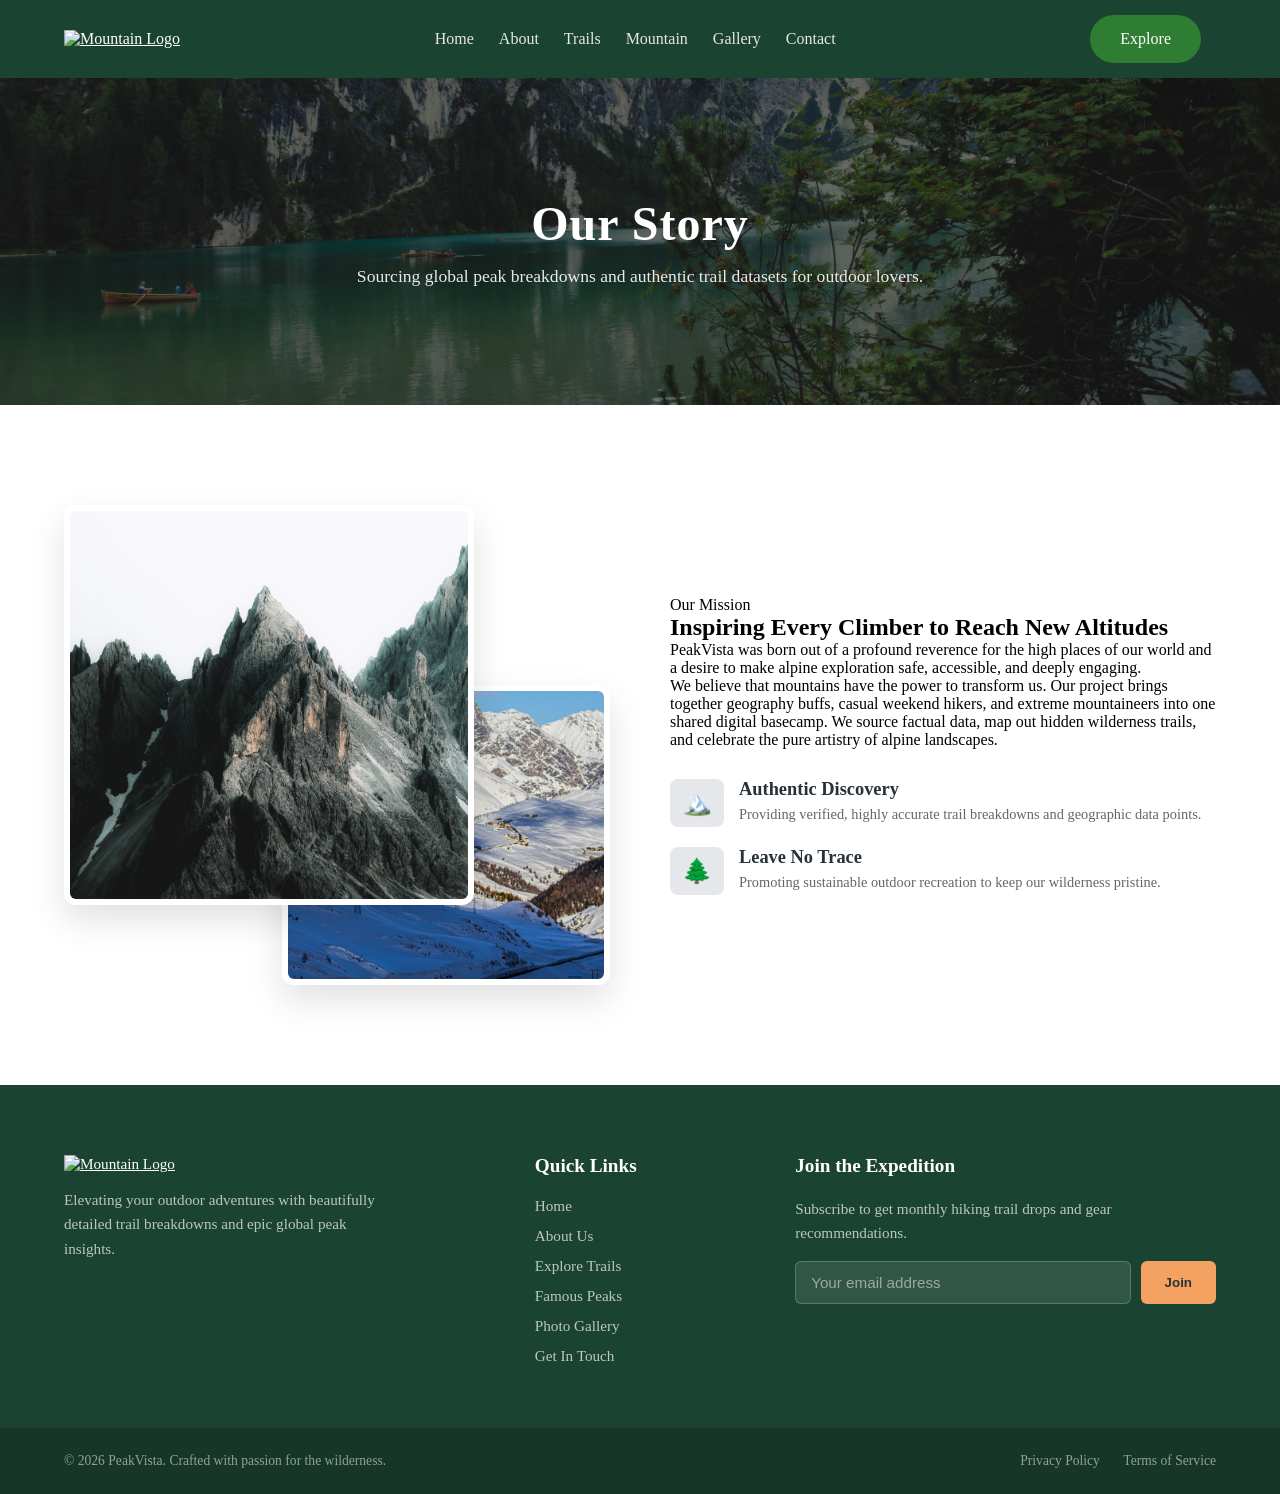
==== about.html @ 5513a91a "Create Mountain project website" ====
<!DOCTYPE html>
<html lang="en">
<head>
    <meta charset="UTF-8">
    <meta name="viewport" content="width=device-width, initial-scale=1.0">
    <title>About Us | PeakVista</title>
    <link rel="stylesheet" href="style.css">
</head>
<body>

    <!-- Header (Exact same as your homepage) -->
    <header>
        <div class="container">
            <nav>
                <!-- Logo -->
                <a href="index.html" class="logo">
                    <img src="images/logo.png" alt="Mountain Logo">
                </a>

                <!-- Navigation Links (Updated target paths to real files) -->
                <ul class="nav-links" id="navLinks">
                    <li><a href="index.html">Home</a></li>
                    <li><a href="about.html" class="active">About</a></li>
                    <li><a href="trails.html">Trails</a></li>
                    <li><a href="mountain.html">Mountain</a></li>
                    <li><a href="gallery.html">Gallery</a></li>
                    <li><a href="contact.html">Contact</a></li>
                </ul>

                <!-- CTA Button and mobile hamburger button container -->
                <div class="nav-actions">
                    <a href="trails.html" class="btn">Explore</a>
                    <button class="menu-toggle" id="menuToggle" aria-label="Toggle Menu">
                        <span class="bar"></span>
                        <span class="bar"></span>
                        <span class="bar"></span>
                    </button>
                </div>
            </nav>
        </div>
    </header>

    <!-- Subpage Banner Header -->
    <section class="subpage-hero bg-about-hero">
        <div class="subpage-overlay"></div>
        <div class="subpage-hero-content">
            <h1>Our Story</h1>
            <p>Sourcing global peak breakdowns and authentic trail datasets for outdoor lovers.</p>
        </div>
    </section>

    <!-- Core About Us Section Layout Grid -->
    <section class="about-section">
        <div class="container">
            <div class="about-grid">
                
               <!-- Graphic Visual Frame Stack -->
<div class="about-images-wrapper" id="aboutImageStack">
    <div class="about-img-frame main-frame featured">
        <img src="IMAGES/mountain 4.jpg" alt="Mountaineer on summit">
    </div>
    <div class="about-img-frame secondary-frame hidden">
        <img src="IMAGES/snow mountain.jpg" alt="Snowy ridge line">
    </div>
</div>


                <!-- Text Copy Content Block -->
                <div class="about-content">
                    <span class="about-tag">Our Mission</span>
                    <h2>Inspiring Every Climber to Reach New Altitudes</h2>
                    <p class="about-lead">
                        PeakVista was born out of a profound reverence for the high places of our world and a desire to make alpine exploration safe, accessible, and deeply engaging.
                    </p>
                    <p>
                        We believe that mountains have the power to transform us. Our project brings together geography buffs, casual weekend hikers, and extreme mountaineers into one shared digital basecamp. We source factual data, map out hidden wilderness trails, and celebrate the pure artistry of alpine landscapes.
                    </p>
                    
                    <!-- Core Values Pillars -->
                    <div class="about-pillars">
                        <div class="pillar-item">
                            <div class="pillar-icon">🏔️</div>
                            <div>
                                <h4>Authentic Discovery</h4>
                                <p>Providing verified, highly accurate trail breakdowns and geographic data points.</p>
                            </div>
                        </div>
                        <div class="pillar-item">
                            <div class="pillar-icon">🌲</div>
                            <div>
                                <h4>Leave No Trace</h4>
                                <p>Promoting sustainable outdoor recreation to keep our wilderness pristine.</p>
                            </div>
                        </div>
                    </div>
                </div>

            </div>
        </div>
    </section>

    <!-- Modern Site Footer (Exact same as homepage) -->
    <footer>
        <div class="container footer-container">
            <div class="footer-brand">
                <a href="index.html" class="logo">
                    <img src="images/logo.png" alt="Mountain Logo">
                </a>
                <p class="footer-desc">
                    Elevating your outdoor adventures with beautifully detailed trail breakdowns and epic global peak insights.
                </p>
            </div>
            
            <div class="footer-nav">
                <h4>Quick Links</h4>
                <ul>
                    <li><a href="index.html">Home</a></li>
                    <li><a href="about.html">About Us</a></li>
                    <li><a href="trails.html">Explore Trails</a></li>
                    <li><a href="mountain.html">Famous Peaks</a></li>
                    <li><a href="gallery.html">Photo Gallery</a></li>
                    <li><a href="contact.html">Get In Touch</a></li>
                </ul>
            </div>
            
            <div class="footer-newsletter">
                <h4>Join the Expedition</h4>
                <p>Subscribe to get monthly hiking trail drops and gear recommendations.</p>
                <form class="subscribe-form" onsubmit="event.preventDefault();">
                    <input type="email" placeholder="Your email address" required>
                    <button type="submit">Join</button>
                </form>
            </div>
        </div>
        
        <div class="footer-bottom">
            <div class="container footer-bottom-flex">
                <p>&copy; 2026 PeakVista. Crafted with passion for the wilderness.</p>
                <div class="footer-legal">
                    <a href="#">Privacy Policy</a>
                    <a href="#">Terms of Service</a>
                </div>
            </div>
        </div>
    </footer>

    <script src="script.js"></script>
</body>
</html>
---- style.css ----
:root{
    --clr-primary: #2e7d32;
    --clr-seconday:#1fc3f7;
    --heading-text:#263238;
    --bg-color:#f8fafc;
    --card-accent:#8d6e63;
    --card-section-surface: #e5e7eb;
    --navigation: #1b4332;
    --cta-btn: #f4a261;
}
*{
    padding: 0;
    margin: 0;
    box-sizing: border-box;
    
header {
    position: fixed;
    top: 0;
    left: 0;
    width: 100%;
    padding: 15px 0;
    z-index: 1000;
    background-color: var(--navigation); /* Ensures a solid dark green background */
}

.container {
    width: min(1200px, 90%);
    margin: auto;
}

nav {
    display: flex;
    justify-content: space-between;
    align-items: center;
}

.logo {
    color: white;
    display: flex;
    align-items: center;
}

.logo img {
    width: 150px;
    height: auto;
}

/* Base Nav Links Layout */
.nav-links {
    display: flex;
    gap: 25px;
    align-items: center;
}

.nav-links li {
    display: flex;
    list-style: none;
}

.nav-links li a {
    text-decoration: none;
    color: var(--card-section-surface);
    font-size: 1rem;
    font-weight: 500;
    transition: color 0.3s ease, border-bottom 0.3s ease;
}

.nav-links li a:hover {
    color: var(--cta-btn);
    border-bottom: 1px solid var(--cta-btn);
}

/* Wrapper to hold the navbar explore CTA and the hamburger on mobile */
.nav-actions {
    display: flex;
    align-items: center;
    gap: 15px;
}

/* Hidden Hamburger Toggle Menu Icon */
.menu-toggle {
    display: none;
    flex-direction: column;
    justify-content: space-between;
    width: 30px;
    height: 21px;
    background: transparent;
    border: none;
    cursor: pointer;
    z-index: 1001;
}

.menu-toggle .bar {
    height: 3px;
    width: 100%;
    background-color: white;
    border-radius: 5px;
    transition: all 0.3s ease-in-out;
}
.logo{
    color: white;
    display: inline;
    
}

.logo img{
    width: 150px;
    height: auto;
}
.hero{
  margin-top: 90px;
    position:relative;
    width:100%;
    height:100vh;
    overflow:hidden;

}

.slider{

    width:100%;
    height:100%;
    position:absolute;

}

.slide{

    position:absolute;
    width:100%;
    height:100%;
    opacity:0;
    transition:opacity 1.5s ease;

}

.slide.active{

    opacity:1;

}

.slide img{

    width:100%;
    height:100%;
    object-fit:cover;

}

.overlay{

    position:absolute;
    inset:0;
    background:rgba(0,0,0,.45);
    z-index:2;

}

.hero-content{

    position:absolute;
    top:50%;
    left:50%;
    transform:translate(-50%,-50%);
    z-index:3;
    color:white;
    text-align:center;
    max-width:700px;

}

.hero-content h1{

    font-size:4rem;
    margin-bottom:20px;

}

.hero-content p{

    font-size:1.2rem;
    line-height:1.7;

}

.buttons{

    margin-top:35px;

}

.btn{

    background:#2E7D32;
    color:white;
    text-decoration:none;
    padding:15px 30px;
    border-radius:40px;
    margin-right:15px;

}

.btn:hover{

    background:#1B4332;

}

.btn-outline{

    border:2px solid white;
    color:white;
    text-decoration:none;
    padding:15px 30px;
    border-radius:40px;

}

.prev,
.next{

    position:absolute;
    top:50%;
    transform:translateY(-50%);
    z-index:5;
    background:rgba(255,255,255,.2);
    color:white;
    border:none;
    width:50px;
    height:50px;
    cursor:pointer;
    font-size:24px;
    backdrop-filter:blur(5px);

}

.prev{

    left:30px;

}

.next{

    right:30px;

}

.dots{

    position:absolute;
    bottom:40px;
    left:50%;
    transform:translateX(-50%);
    z-index:5;

}

.dot{

    width:12px;
    height:12px;
    border-radius:50%;
    background:white;
    display:inline-block;
    margin:0 5px;
    opacity:.4;
    cursor:pointer;

}

.dot.active{

    opacity:1;
    background:#F4A261;

}
}
/* Core Structural Settings for Sections */
.features-section {
    padding: 80px 0;
    background-color: var(--bg-color);
}

.section-title {
    text-align: center;
    font-size: 2.5rem;
    color: var(--heading-text);
    margin-bottom: 50px;
    position: relative;
}

/* Subtle accent line under the section title */
.section-title::after {
    content: '';
    display: block;
    width: 60px;
    height: 4px;
    background-color: var(--clr-primary);
    margin: 15px auto 0 auto;
    border-radius: 2px;
}

/* The Grid Layout */
.features-grid {
    display: grid;
    grid-template-columns: repeat(auto-fit, minmax(300px, 1fr));
    gap: 30px;
}

/* Individual Feature Cards */
.feature-card {
    background-color: white;
    padding: 40px 30px;
    border-radius: 12px;
    text-align: center;
    box-shadow: 0 4px 20px rgba(0, 0, 0, 0.05);
    border-top: 4px solid var(--card-accent);
    transition: transform 0.3s ease, box-shadow 0.3s ease;
}

.feature-card:hover {
    transform: translateY(-8px);
    box-shadow: 0 12px 30px rgba(0, 0, 0, 0.1);
}

.feature-icon {
    font-size: 3rem;
    margin-bottom: 20px;
}

.feature-card h3 {
    font-size: 1.5rem;
    color: var(--heading-text);
    margin-bottom: 15px;
}

.feature-card p {
    color: #555;
    line-height: 1.6;
    font-size: 0.95rem;
}

/* Homepage CTA Banner */
.cta-banner {
    background: linear-gradient(rgba(27, 67, 50, 0.85), rgba(27, 67, 50, 0.85)), url('IMAGES/mountain 4.jpg') no-repeat center center/cover;
    padding: 100px 0;
    text-align: center;
    color: white;
}

.cta-banner h2 {
    font-size: 2.8rem;
    margin-bottom: 15px;
}

.cta-banner p {
    font-size: 1.2rem;
    margin-bottom: 35px;
    max-width: 600px;
    margin-left: auto;
    margin-right: auto;
    opacity: 0.9;
}

/* Features Grid Setup */
.features-grid {
    display: grid;
    grid-template-columns: repeat(auto-fit, minmax(300px, 1fr));
    gap: 30px;
}


/* Base Feature Card Style with Image Support */
.feature-card {
    position: relative;
    height: 380px; /* Gives the cards a fixed height to show off the photo */
    border-radius: 12px;
    overflow: hidden;
    display: flex;
    align-items: flex-end; /* Pushes content cleanly to the bottom of the card */
    padding: 30px;
    box-shadow: 0 4px 20px rgba(0, 0, 0, 0.1);
    transition: transform 0.3s ease, box-shadow 0.3s ease;
    background-size: cover;
    background-position: center;
}

/* Card hover animation zoom effect */
.feature-card:hover {
    transform: translateY(-8px);
    box-shadow: 0 12px 30px rgba(0, 0, 0, 0.2);
}

/* Background image assignments (Make sure these names match your IMAGES folder files) */
.feature-card.bg-peaks {
    background-image: url('IMAGES/mountain 2.jpg');
}

.feature-card.bg-trails {
    background-image: url('IMAGES/snow mountain.jpg');
}

.feature-card.bg-views {
    background-image: url('IMAGES/sunrise peak.jpg');
}

/* Dark Gradient Overlay to keep white text readable over photos */
.card-overlay {
    position: absolute;
    inset: 0;
    background: linear-gradient(to top, rgba(0, 0, 0, 0.85) 20%, rgba(0, 0, 0, 0.2) 100%);
    z-index: 1;
}

/* Content Container safely pushed over the dark overlay */
.card-content {
    position: relative;
    z-index: 2;
    color: white;
    text-align: left;
}

.card-content h3 {
    font-size: 1.6rem;
    margin-bottom: 10px;
    color: white; /* Forces clean visibility over photo backgrounds */
}

.card-content p {
    color: var(--card-section-surface); /* Uses your soft gray color variable */
    line-height: 1.5;
    font-size: 0.95rem;
}

/* ==========================================================================
   Stats Counter Grid
   ========================================================================== */
.stats-section {
    padding: 60px 0;
    background-color: var(--card-section-surface);
    border-top: 1px solid rgba(0, 0, 0, 0.05);
}

.stats-grid {
    display: grid;
    grid-template-columns: repeat(auto-fit, minmax(200px, 1fr));
    gap: 30px;
    text-align: center;
}

.stat-number {
    font-size: 3rem;
    color: var(--clr-primary);
    font-weight: 700;
    margin-bottom: 5px;
}

.stat-label {
    font-size: 1rem;
    color: var(--heading-text);
    font-weight: 600;
    letter-spacing: 0.5px;
}

/* ==========================================================================
   Site Footer Styling
   ========================================================================== */
footer {
    background-color: var(--navigation);
    color: var(--card-section-surface);
    padding: 70px 0 0 0;
    font-size: 0.95rem;
}

.footer-container {
    display: grid;
    grid-template-columns: 2fr 1fr 2fr;
    gap: 50px;
    padding-bottom: 50px;
}

.footer-brand p {
    margin-top: 15px;
    line-height: 1.6;
    color: rgba(229, 231, 235, 0.8);
    max-width: 320px;
}

.footer-nav h4,
.footer-newsletter h4 {
    color: white;
    font-size: 1.2rem;
    margin-bottom: 20px;
    font-weight: 600;
}

.footer-nav ul {
    list-style: none;
}

.footer-nav ul li {
    margin-bottom: 12px;
}

.footer-nav ul li a {
    color: rgba(229, 231, 235, 0.8);
    text-decoration: none;
    transition: color 0.3s ease;
}

.footer-nav ul li a:hover {
    color: var(--cta-btn);
}

/* Footer Subscription Input Box */
.footer-newsletter p {
    margin-bottom: 15px;
    line-height: 1.6;
    color: rgba(229, 231, 235, 0.8);
}

.subscribe-form {
    display: flex;
    gap: 10px;
}

.subscribe-form input {
    flex: 1;
    padding: 12px 15px;
    border-radius: 6px;
    border: 1px solid rgba(255, 255, 255, 0.2);
    background-color: rgba(255, 255, 255, 0.1);
    color: white;
    font-size: 0.95rem;
}

.subscribe-form input::placeholder {
    color: rgba(255, 255, 255, 0.5);
}

.subscribe-form input:focus {
    outline: 2px solid var(--clr-seconday);
}

.subscribe-form button {
    padding: 12px 24px;
    background-color: var(--cta-btn);
    color: var(--heading-text);
    border: none;
    font-weight: 700;
    border-radius: 6px;
    cursor: pointer;
    transition: background-color 0.3s ease, transform 0.2s ease;
}

.subscribe-form button:hover {
    background-color: #e28743;
    transform: translateY(-1px);
}

/* Footer Copyright Sub-Bar */
.footer-bottom {
    background-color: rgba(0, 0, 0, 0.2);
    padding: 25px 0;
    border-top: 1px solid rgba(255, 255, 255, 0.05);
}

.footer-bottom-flex {
    display: flex;
    justify-content: space-between;
    align-items: center;
    color: rgba(229, 231, 235, 0.6);
    font-size: 0.85rem;
}

.footer-legal a {
    color: rgba(229, 231, 235, 0.6);
    text-decoration: none;
    margin-left: 20px;
    transition: color 0.3s ease;
}

.footer-legal a:hover {
    color: white;
}

/* Responsive Rules for Small Devices */
@media screen and (max-width: 768px) {
    .footer-container {
        grid-template-columns: 1fr;
        gap: 40px;
    }
    
    .footer-bottom-flex {
        flex-direction: column;
        gap: 15px;
        text-align: center;
    }
    
    .footer-legal a {
        margin: 0 10px;
    }
}
/* ==========================================================================
   Homepage Middle Additions Styling
   ========================================================================== */

/* Welcome / Intro Layout */
.welcome-intro {
    padding: 90px 0;
    background-color: #ffffff;
}

.welcome-grid {
    display: grid;
    grid-template-columns: 1fr 1fr;
    gap: 50px;
    align-items: center;
}

.subheading {
    display: block;
    color: var(--clr-primary);
    font-weight: 700;
    text-transform: uppercase;
    font-size: 0.9rem;
    letter-spacing: 1.5px;
    margin-bottom: 10px;
}

.welcome-text h2 {
    font-size: 2.6rem;
    color: var(--heading-text);
    line-height: 1.2;
    margin-bottom: 20px;
}

.welcome-text p {
    color: #555;
    line-height: 1.7;
    font-size: 1.1rem;
    margin-bottom: 30px;
}

.welcome-image img {
    width: 100%;
    height: 400px;
    object-fit: cover;
    border-radius: 12px;
    box-shadow: 0 10px 30px rgba(0, 0, 0, 0.1);
}

/* Home Features Grid Header */
.home-features {
    padding: 90px 0;
    background-color: var(--bg-color);
}

.section-main-title {
    text-align: center;
    font-size: 2.6rem;
    color: var(--heading-text);
    margin-bottom: 50px;
}

.section-main-title::after {
    content: '';
    display: block;
    width: 65px;
    height: 4px;
    background-color: var(--clr-primary);
    margin: 15px auto 0 auto;
    border-radius: 2px;
}

/* Home Features Cards Setup */
.home-features-grid {
    display: grid;
    grid-template-columns: repeat(auto-fit, minmax(280px, 1fr));
    gap: 30px;
}

.home-card {
    position: relative;
    height: 380px;
    border-radius: 12px;
    overflow: hidden;
    display: flex;
    align-items: flex-end;
    padding: 30px;
    box-shadow: 0 4px 20px rgba(0, 0, 0, 0.06);
    background-size: cover;
    background-position: center;
    transition: transform 0.3s cubic-bezier(0.25, 0.46, 0.45, 0.94), box-shadow 0.3s ease;
}

.home-card:hover {
    transform: translateY(-8px);
    box-shadow: 0 15px 30px rgba(0, 0, 0, 0.18);
}

/* Photo paths assigned precisely to your background assets */
.home-card.bg-peaks { background-image: url('IMAGES/MountEverest.jpg'); }
.home-card.bg-trails { background-image: url('IMAGES/mountain 12.jpg'); }
.home-card.bg-views { background-image: url('IMAGES/mountain 13.jpg'); }

.home-card-overlay {
    position: absolute;
    inset: 0;
    background: linear-gradient(to top, rgba(0, 0, 0, 0.85) 30%, rgba(0, 0, 0, 0.1) 100%);
    z-index: 1;
}

.home-card-content {
    position: relative;
    z-index: 2;
    color: white;
}

.home-card-content h3 {
    font-size: 1.6rem;
    margin-bottom: 10px;
    color: white;
}

.home-card-content p {
    color: var(--card-section-surface);
    line-height: 1.5;
    font-size: 0.95rem;
}

/* Responsive adjustments for middle blocks */
@media screen and (max-width: 768px) {
    .welcome-grid {
        grid-template-columns: 1fr;
        gap: 35px;
        text-align: center;
    }
    .welcome-text h2 { font-size: 2rem; }
    .section-main-title { font-size: 2rem; }
}


/* ==========================================================================
   Responsive Breakpoint (Tablets & Mobile Phones)
   ========================================================================== */
@media screen and (max-width: 768px) {
    /* Make the burger visible */
    .menu-toggle {
        display: flex;
    }

    @media screen and (max-width: 768px) {
    /* Make the navigation drawer look like an intentional overlay */
    .nav-links {
        position: fixed;
        top: 0;
        right: -100%; /* Kept off-screen until active */
        height: 100vh;
        width: 80%; /* Covers a perfect amount of the small screen */
        max-width: 280px;
        background-color: var(--navigation);
        flex-direction: column;
        justify-content: center;
        align-items: center;
        gap: 35px; /* Spaces out your links so they aren't cramped */
        padding: 80px 0;
        box-shadow: -5px 0 25px rgba(0, 0, 0, 0.5);
        transition: right 0.4s cubic-bezier(0.1, 0.8, 0.3, 1);
        z-index: 999;
    }

    /* Target slide-in class activated via JS */
    .nav-links.active {
        right: 0;
    }

    /* Force link list-items to stack evenly without layout constraints */
    .nav-links li {
        width: 100%;
        display: flex;
        justify-content: center;
    }

    .nav-links li a {
        font-size: 1.25rem; /* Makes links easy to tap on tiny screens */
        padding: 10px 20px;
        display: block;
        text-align: center;
        color: white;
    }
}


    /* Optional: Shrink enormous hero font sizing for clean screens */
    .hero-content h1 {
        font-size: 2.5rem;
    }

    /* Hamburger Transformation into X when active */
    .menu-toggle.active .bar:nth-child(1) {
        transform: translateY(9px) rotate(45deg);
    }

    .menu-toggle.active .bar:nth-child(2) {
        opacity: 0;
    }

    .menu-toggle.active .bar:nth-child(3) {
        transform: translateY(-9px) rotate(-45deg);
    }
}
/* ==========================================================================
   Ultra-Mobile Fixes (320px - 480px Viewports)
   ========================================================================== */
/* ==========================================================================
   Clean Mobile Fixes (320px - 480px Viewports)
   ========================================================================== */
@media screen and (max-width: 480px) {
    /* 1. Scale down text so it doesn't push elements down */
    .hero-content h1 {
        font-size: 2rem !important; /* Half the size of desktop */
        margin-bottom: 10px !important;
    }

    .hero-content p {
        font-size: 0.95rem !important;
        line-height: 1.4 !important;
    }

    /* 2. Compact container layout spacing */
    .buttons {
        margin-top: 20px !important;
        display: flex !important;
        justify-content: center !important;
        gap: 10px !important; /* Tight spacing between buttons */
    }

    /* 3. Make buttons smaller so they sit side-by-side cleanly */
    .btn, .btn-outline {
        padding: 10px 18px !important; /* Shrunk padding to save space */
        font-size: 0.85rem !important;
        margin-right: 0 !important; /* Removes desktop spacing bug */
        border-radius: 20px !important;
        display: inline-block !important;
    }

    /* 4. Hide desktop layout arrows on tiny screens to avoid crowding text */
    .prev, .next {
        display: none !important;
    }

    /* 5. Force indicator dots to stay pinned out of the way */
    .dots {
        bottom: 20px !important;
    }
}

@media screen and (max-width: 480px) {
    /* Hides the duplicate navbar explore button on tiny displays to prioritize the layout */
    .nav-actions .btn {
        display: none;
    }
}
/* ==========================================================================
   Hero Button Layout Corrections for 320px - 480px Screens
   ========================================================================== */
/* ==========================================================================
   Inner Pages Shared Banner Components
   ========================================================================== */
.subpage-hero {
    position: relative;
    height: 45vh; /* Shorter height than the main homepage slider banner */
    width: 100%;
    margin-top: 0;
    display: flex;
    justify-content: center;
    align-items: center;
    text-align: center;
    background-size: cover;
    background-position: center;
    padding-top: 80px; /* Accounts for the fixed header height layout */
}

/* Image background assignment for your new about subheader */
.bg-about-hero {
    background-image: url('IMAGES/alpine lake.jpg');
}

.subpage-overlay {
    position: absolute;
    inset: 0;
    background: rgba(0, 0, 0, 0.5); /* Clear dimming overlay for crisp header visibility */
    z-index: 1;
}

.subpage-hero-content {
    position: relative;
    z-index: 2;
    color: white;
    max-width: 800px;
    padding: 0 20px;
}

.subpage-hero-content h1 {
    font-size: 3rem;
    margin-bottom: 12px;
    letter-spacing: 1px;
}

.subpage-hero-content p {
    font-size: 1.1rem;
    opacity: 0.9;
    line-height: 1.5;
}

@media screen and (max-width: 480px) {
    .subpage-hero { height: 35vh; }
    .subpage-hero-content h1 { font-size: 2.2rem; }
    .subpage-hero-content p { font-size: 0.95rem; }
}
/* ==========================================================================
   1. GRAPHIC VISUAL FRAME STACK (Image Overlapping Magic)
   ========================================================================== */
.about-images-wrapper {
    position: relative;
    height: 480px;
    display: flex;
    align-items: center;
    width: 100%;
}

/* Base style for both photo container frames */
.about-img-frame {
    position: absolute;
    border-radius: 12px;
    overflow: hidden;
    box-shadow: 0 15px 35px rgba(0, 0, 0, 0.12);
    border: 6px solid #ffffff; /* Crisp white border prevents image blending */
    transition: transform 0.4s cubic-bezier(0.25, 0.46, 0.45, 0.94);
}

.about-img-frame img {
    width: 100%;
    height: 100%;
    object-fit: cover; /* Prevents mountain photos from stretching */
    display: block;
}
/* ==========================================================================
   Interactive Mobile Image Flipping Classes 
   ========================================================================== */

/* Force whatever card has the 'featured' class to absolute top layering */

/* Add a smooth cursor indicator to let users know the frames are clickable */
.about-img-frame {
    cursor: pointer;
    transition: all 0.4s cubic-bezier(0.25, 0.46, 0.45, 0.94) !important;
}


/* Foreground primary image positioning */
.main-frame {
    width: 75%;
    height: 400px;
    top: 0;
    left: 0;
    z-index: 2; /* Forces this card to sit on top */
}

/* Background secondary image positioning */
.secondary-frame {
    width: 60%;
    height: 300px;
    bottom: 0;
    right: 0;
    z-index: 1; /* Sits safely underneath the main frame */
}

/* Dynamic shifting hover animations */
.about-images-wrapper:hover .main-frame {
    transform: scale(1.02) translateY(-8px); /* Lifts up slightly */
}

.about-images-wrapper:hover .secondary-frame {
    transform: scale(1.03) translate(8px, 8px); /* Shifts down and right */
}


/* ==========================================================================
   2. CORE VALUES PILLARS (Clean Column Typography)
   ========================================================================== */
.about-pillars {
    display: flex;
    flex-direction: column;
    gap: 20px; /* Vertically separates the two value statement pairs */
    margin-top: 30px;
}

/* Row alignment wrapper for each specific pillar item */
.pillar-item {
    display: flex;
    gap: 15px;
    align-items: flex-start; /* Aligns the icon perfectly with the first text line */
}

/* Transforms raw emojis into stylized graphic icons */
.pillar-icon {
    font-size: 1.5rem;
    background-color: var(--card-section-surface); /* Uses your soft gray token */
    padding: 12px;
    border-radius: 8px;
    line-height: 1;
    display: flex;
    align-items: center;
    justify-content: center;
}

.pillar-item h4 {
    font-size: 1.15rem;
    color: var(--heading-text); /* Uses your deep slate header token */
    margin-bottom: 4px;
    font-weight: 600;
}

.pillar-item p {
    font-size: 0.9rem;
    color: #666666;
    line-height: 1.5;
    margin-bottom: 0; /* Prevents unnecessary bottom gaps */
}


/* ==========================================================================
   3. MOBILE RESPONSIVENESS OVERRIDES (Under 992px Viewports)
   ========================================================================== */
@media screen and (max-width: 992px) {
    /* 1. Turn your side-by-side grid into a clean stacked column */
    .about-grid {
        display: flex !important;
        flex-direction: column !important;
        gap: 40px !important;
    }
    
    /* 2. Force the wrapper frame open so the touch target zone works */
    .about-images-wrapper {
        height: 340px !important; /* Prevents the click zone from collapsing to 0px */
        width: 100% !important;
        max-width: 450px;
        margin: 0 auto 20px auto !important;
        position: relative !important;
        display: block !important;
    }
    
    /* 3. Scale down the image frame heights for a perfect mobile fit */
    .main-frame {
        width: 75% !important;
        height: 260px !important;
        top: 0;
        left: 0;
        z-index: 2;
    }
    
    .secondary-frame {
        width: 60% !important;
        height: 180px !important;
        bottom: 0;
        right: 0;
        z-index: 1;
    }

    /* 4. Keeps content cleanly pushed underneath your photo stack */
    .about-content {
        width: 100% !important;
        text-align: center;
    }
}


/* Update your max-width: 480px or 768px media query with this rule */
@media screen and (max-width: 480px) {
    /* Scale down the heights of the overlapping images so they don't break the container bounds */
    .about-images-wrapper {
        height: 280px !important; /* Shrunk from 380px to safely fit narrow viewports */
        margin-bottom: 20px !important;
    }
    
    .main-frame {
        height: 240px !important; /* Scaled down proportionally */
        width: 70% !important;
    }
    
    .secondary-frame {
        height: 180px !important; /* Scaled down proportionally */
        width: 55% !important;
    }
}

/* ==========================================================================
   ABOUT GRID BASE LAYOUT (Put this right above your image stack styles)
   ========================================================================== */
.about-section {
    padding: 100px 0;
    background-color: #ffffff;
}

/* This creates the two side-by-side columns on your desktop screen */
.about-grid {
    display: grid !important;
    grid-template-columns: 1fr 1fr !important;
    gap: 60px !important;
    align-items: center !important;
}

/* This ensures the text panel layout stays on its own side cleanly */
.about-content {
    width: 100% !important;
    text-align: left !important;
}

/* ==========================================================================
   Trails Page Architecture & Grid
   ========================================================================== */
.bg-trails-hero {
    background-image: url('IMAGES/mountain 4.jpg');
}

.trails-section {
    padding: 80px 0;
    background-color: var(--bg-color);
}

/* Directory Filter Layout Component */
.filter-bar {
    display: flex;
    justify-content: space-between;
    align-items: center;
    flex-wrap: wrap;
    gap: 20px;
    margin-bottom: 50px;
}

.filter-bar input {
    padding: 12px 20px;
    border-radius: 30px;
    border: 1px solid var(--card-section-surface);
    width: 100%;
    max-width: 350px;
    font-size: 0.95rem;
    outline: none;
    transition: border 0.3s;
}

.filter-bar input:focus {
    border-color: var(--clr-primary);
}

.filter-buttons {
    display: flex;
    gap: 10px;
}

.filter-btn {
    padding: 10px 22px;
    border-radius: 20px;
    border: 1px solid var(--card-section-surface);
    background: #ffffff;
    cursor: pointer;
    font-weight: 600;
    color: var(--heading-text);
    transition: all 0.3s ease;
}

.filter-btn.active, .filter-btn:hover {
    background-color: var(--clr-primary);
    color: white;
    border-color: var(--clr-primary);
}

/* Card Grid Engine */
.trails-grid {
    display: grid;
    grid-template-columns: repeat(auto-fit, minmax(320px, 1fr));
    gap: 35px;
}

/* Individual Trail Cards */
.trail-card {
    background: #ffffff;
    border-radius: 12px;
    overflow: hidden;
    box-shadow: 0 5px 15px rgba(0,0,0,0.04);
    transition: transform 0.3s ease, box-shadow 0.3s ease;
    display: flex;
    flex-direction: column;
}

.trail-card:hover {
    transform: translateY(-6px);
    box-shadow: 0 12px 25px rgba(0,0,0,0.1);
}

.card-img-wrapper {
    position: relative;
    height: 220px;
    width: 100%;
}

.card-img-wrapper img {
    width: 100%;
    height: 100%;
    object-fit: cover;
}

/* Colorful Status Badges */
.difficulty-tag {
    position: absolute;
    top: 15px;
    left: 15px;
    padding: 6px 14px;
    border-radius: 20px;
    font-size: 0.8rem;
    font-weight: 700;
    color: #ffffff;
    text-transform: uppercase;
}

.difficulty-tag.easy { background-color: #2e7d32; }
.difficulty-tag.moderate { background-color: #f4a261; }
.difficulty-tag.hard { background-color: #e76f51; }

/* Card Content Structure */
.trail-card-body {
    padding: 25px;
    display: flex;
    flex-direction: column;
    flex-grow: 1;
}

.trail-card-body h3 {
    font-size: 1.4rem;
    color: var(--heading-text);
    margin-bottom: 8px;
}

.trail-location {
    font-size: 0.9rem;
    color: #718096;
    margin-bottom: 15px;
    font-weight: 500;
}

.trail-excerpt {
    color: #4a5568;
    font-size: 0.95rem;
    line-height: 1.6;
    margin-bottom: 20px;
    flex-grow: 1;
}

/* Horizontal Info Bar */
.trail-meta {
    display: flex;
    gap: 20px;
    padding-top: 15px;
    border-top: 1px solid var(--card-section-surface);
    margin-bottom: 20px;
    font-size: 0.9rem;
    font-weight: 600;
    color: var(--heading-text);
}

.card-btn {
    text-align: center;
    width: 100%;
    padding: 12px;
    border-radius: 6px;
    font-size: 0.95rem;
}

/* 320px Display Viewports Scale Down Optimization */
@media screen and (max-width: 480px) {
    .filter-bar { flex-direction: column; align-items: stretch; }
    .filter-bar input { max-width: 100%; }
    .filter-buttons { justify-content: space-between; }
    .filter-btn { padding: 8px 12px; font-size: 0.85rem; }
    .trails-grid { grid-template-columns: 1fr; }
}

/* ==========================================================================
   Mountain Profiles Dashboard Layout Styles
   ========================================================================== */
.bg-mountain-hero {
    background-image: url('IMAGES/snow mountain.jpg');
}

.mountain-section {
    padding: 90px 0;
    background-color: #ffffff;
}

.mountain-profile-block {
    display: grid;
    grid-template-columns: 0.9fr 1.1fr;
    gap: 60px;
    align-items: flex-start;
}

/* Left Media Column Setup */
.mountain-media-column {
    display: flex;
    flex-direction: column;
    gap: 25px;
}

.mountain-showcase-frame {
    width: 100%;
    height: 350px;
    border-radius: 12px;
    overflow: hidden;
    box-shadow: 0 10px 25px rgba(0,0,0,0.08);
}

.mountain-showcase-frame img {
    width: 100%;
    height: 100%;
    object-fit: cover;
}

.stats-fact-sheet {
    background-color: var(--card-section-surface);
    padding: 25px;
    border-radius: 12px;
    border-left: 5px solid var(--clr-primary);
}

.stats-fact-sheet h3 {
    color: var(--heading-text);
    margin-bottom: 15px;
    font-size: 1.15rem;
}

.stats-fact-sheet ul {
    list-style: none;
}

.stats-fact-sheet ul li {
    margin-bottom: 10px;
    font-size: 0.95rem;
    color: #4a5568;
    display: flex;
    justify-content: space-between;
    border-bottom: 1px dashed rgba(0,0,0,0.08);
    padding-bottom: 8px;
}

.stats-fact-sheet ul li strong {
    color: var(--heading-text);
}

/* Right Content Column Setup */
.mountain-badge {
    display: inline-block;
    background-color: var(--clr-seconday);
    color: var(--heading-text);
    font-weight: 700;
    padding: 5px 12px;
    border-radius: 4px;
    font-size: 0.8rem;
    text-transform: uppercase;
    letter-spacing: 0.5px;
    margin-bottom: 15px;
}

.mountain-info-column h2 {
    font-size: 2.6rem;
    color: var(--heading-text);
    margin-bottom: 18px;
}

.mountain-intro-text {
    font-size: 1.1rem;
    line-height: 1.7;
    color: #555555;
    margin-bottom: 35px;
}

/* Interactive Dropdown Accordions */
.mountain-accordion {
    display: flex;
    flex-direction: column;
    gap: 15px;
}

.accordion-item {
    border: 1px solid var(--card-section-surface);
    border-radius: 8px;
    overflow: hidden;
}

.accordion-header {
    width: 100%;
    background-color: var(--bg-color);
    padding: 18px 22px;
    text-align: left;
    border: none;
    font-size: 1.05rem;
    font-weight: 600;
    color: var(--heading-text);
    cursor: pointer;
    display: flex;
    justify-content: space-between;
    align-items: center;
    transition: background 0.3s;
}

.accordion-header:hover {
    background-color: var(--card-section-surface);
}

.accordion-header span {
    font-size: 0.8rem;
    transition: transform 0.3s ease;
}

.accordion-content {
    max-height: 0;
    overflow: hidden;
    background-color: #ffffff;
    transition: max-height 0.3s cubic-bezier(0, 1, 0, 1);
    padding: 0 22px;
}

/* Active Open States triggered via Javascript toggle classes */
.accordion-item.active .accordion-content {
    max-height: 500px;
    padding: 18px 22px;
    border-top: 1px solid var(--card-section-surface);
    transition: max-height 0.4s ease-in-out;
}

.accordion-item.active .accordion-header {
    background-color: var(--card-section-surface);
}

.accordion-item.active .accordion-header span {
    transform: rotate(180deg);
}

/* Spaces out the stacked mountain layout rows */
.mountain-list-container {
    display: flex;
    flex-direction: column;
    gap: 100px; /* Large space between different mountain entries */
}

/* Adds a subtle underline between mountain blocks */
.mountain-profile-block:not(:last-child) {
    padding-bottom: 80px;
    border-bottom: 1px solid var(--card-section-surface);
}

/* Mobile Display Viewports Breakdowns */
@media screen and (max-width: 850px) {
    .mountain-profile-block { grid-template-columns: 1fr; gap: 40px; }
    .mountain-info-column h2 { font-size: 2rem; }
    .mountain-showcase-frame { height: 260px; }
}
/* ==========================================================================
   Gallery Section Layout & Scroll Reveal Animations
   ========================================================================== */
.bg-gallery-hero {
    background-image: url('IMAGES/alpine lake.jpg');
}

.gallery-section {
    padding: 80px 0;
    background-color: var(--bg-color);
}

/* Responsive Visual Matrix Layout */
.gallery-grid {
    display: grid;
    grid-template-columns: repeat(auto-fit, minmax(320px, 1fr));
    gap: 25px;
}

/* Base Photo Container Wrapper Setup */
.gallery-item {
    position: relative;
    height: 300px;
    border-radius: 12px;
    overflow: hidden;
    box-shadow: 0 4px 15px rgba(0,0,0,0.05);
    background-color: #ffffff;
}

.gallery-item img {
    width: 100%;
    height: 100%;
    object-fit: cover;
    transition: transform 0.5s ease;
}

/* Text Overlay Block sliding in on Desktop Hover */
.gallery-item-overlay {
    position: absolute;
    inset: 0;
    background: linear-gradient(to top, rgba(0,0,0,0.8) 0%, rgba(0,0,0,0.2) 100%);
    display: flex;
    flex-direction: column;
    justify-content: flex-end;
    padding: 25px;
    opacity: 0;
    transition: opacity 0.4s ease;
    z-index: 2;
}

.gallery-item-overlay h4 {
    color: white;
    font-size: 1.25rem;
    margin-bottom: 5px;
}

.gallery-item-overlay p {
    color: var(--card-section-surface);
    font-size: 0.9rem;
}

/* Desktop Interaction Animations */
.gallery-item:hover img {
    transform: scale(1.08); /* Zoom out background slightly */
}

.gallery-item:hover .gallery-item-overlay {
    opacity: 1; /* Fade-in details text sheet panel layout */
}

/* ---------------------------------------------------------
   SCROLL REVEAL TIMELINE RULES
   --------------------------------------------------------- */
/* Default Starting State (Hidden, slid down, and shrunk slightly) */
.scroll-reveal {
    opacity: 0;
    transform: translateY(40px) scale(0.95);
    transition: opacity 0.8s cubic-bezier(0.25, 0.46, 0.45, 0.94), 
                transform 0.8s cubic-bezier(0.25, 0.46, 0.45, 0.94);
}

/* Target Ending State Activated via JavaScript intersection sensors */
.scroll-reveal.reveal-active {
    opacity: 1;
    transform: translateY(0) scale(1);
}

/* Small Viewport Media Overrides */
@media screen and (max-width: 480px) {
    .gallery-grid { grid-template-columns: 1fr; }
    .gallery-item { height: 250px; }
    .gallery-item-overlay { opacity: 1; background: linear-gradient(to top, rgba(0,0,0,0.7) 40%, transparent 100%); } /* Keep details visible on phones */
}
/* ==========================================================================
   Contact Page Layout & Input Element Styling
   ========================================================================== */
.bg-contact-hero {
    background-image: url('IMAGES/alpine lake.jpg');
}

.contact-section {
    padding: 90px 0;
    background-color: var(--bg-color);
}

.contact-grid {
    display: grid;
    grid-template-columns: 0.9fr 1.1fr;
    gap: 60px;
    align-items: center;
}

/* Info Side Panel Custom Details */
.contact-info-panel h2 {
    font-size: 2.5rem;
    color: var(--heading-text);
    margin-bottom: 15px;
}

.contact-desc {
    color: #555555;
    line-height: 1.6;
    margin-bottom: 35px;
    font-size: 1.05rem;
}

.contact-details-list {
    display: flex;
    flex-direction: column;
    gap: 25px;
}

.detail-item {
    display: flex;
    gap: 15px;
    align-items: flex-start;
}

.detail-icon {
    font-size: 1.3rem;
    background-color: var(--card-section-surface);
    padding: 10px;
    border-radius: 8px;
    display: flex;
    align-items: center;
    justify-content: center;
    width: 42px;
    height: 42px;
}

.detail-item h4 {
    color: var(--heading-text);
    font-size: 1.1rem;
    margin-bottom: 4px;
}

.detail-item p {
    color: #666666;
    font-size: 0.95rem;
}

/* Working Interaction Form Card Structure */
.contact-form-wrapper {
    background: #ffffff;
    padding: 40px;
    border-radius: 12px;
    box-shadow: 0 4px 20px rgba(0,0,0,0.04);
}

.contact-form {
    display: flex;
    flex-direction: column;
    gap: 20px;
}

.form-group {
    display: flex;
    flex-direction: column;
    gap: 8px;
}

.form-group label {
    font-size: 0.9rem;
    font-weight: 600;
    color: var(--heading-text);
}

.form-group input,
.form-group textarea {
    padding: 12px 18px;
    border-radius: 6px;
    border: 1px solid var(--card-section-surface);
    font-size: 0.95rem;
    outline: none;
    background-color: var(--bg-color);
    transition: border-color 0.3s, background-color 0.3s;
}

.form-group input:focus,
.form-group textarea:focus {
    border-color: var(--clr-primary);
    background-color: #ffffff;
}

.submit-btn {
    border: none;
    cursor: pointer;
    text-align: center;
    padding: 14px;
    font-size: 1rem;
    border-radius: 6px;
    font-weight: 700;
    margin-top: 10px;
    transition: background 0.3s, transform 0.1s;
}

.submit-btn:active {
    transform: scale(0.98);
}

/* Responsive Structural Breakdowns */
@media screen and (max-width: 850px) {
    .contact-grid { grid-template-columns: 1fr; gap: 50px; }
    .contact-form-wrapper { padding: 30px 20px; }
    .contact-info-panel h2 { font-size: 2rem; }
}
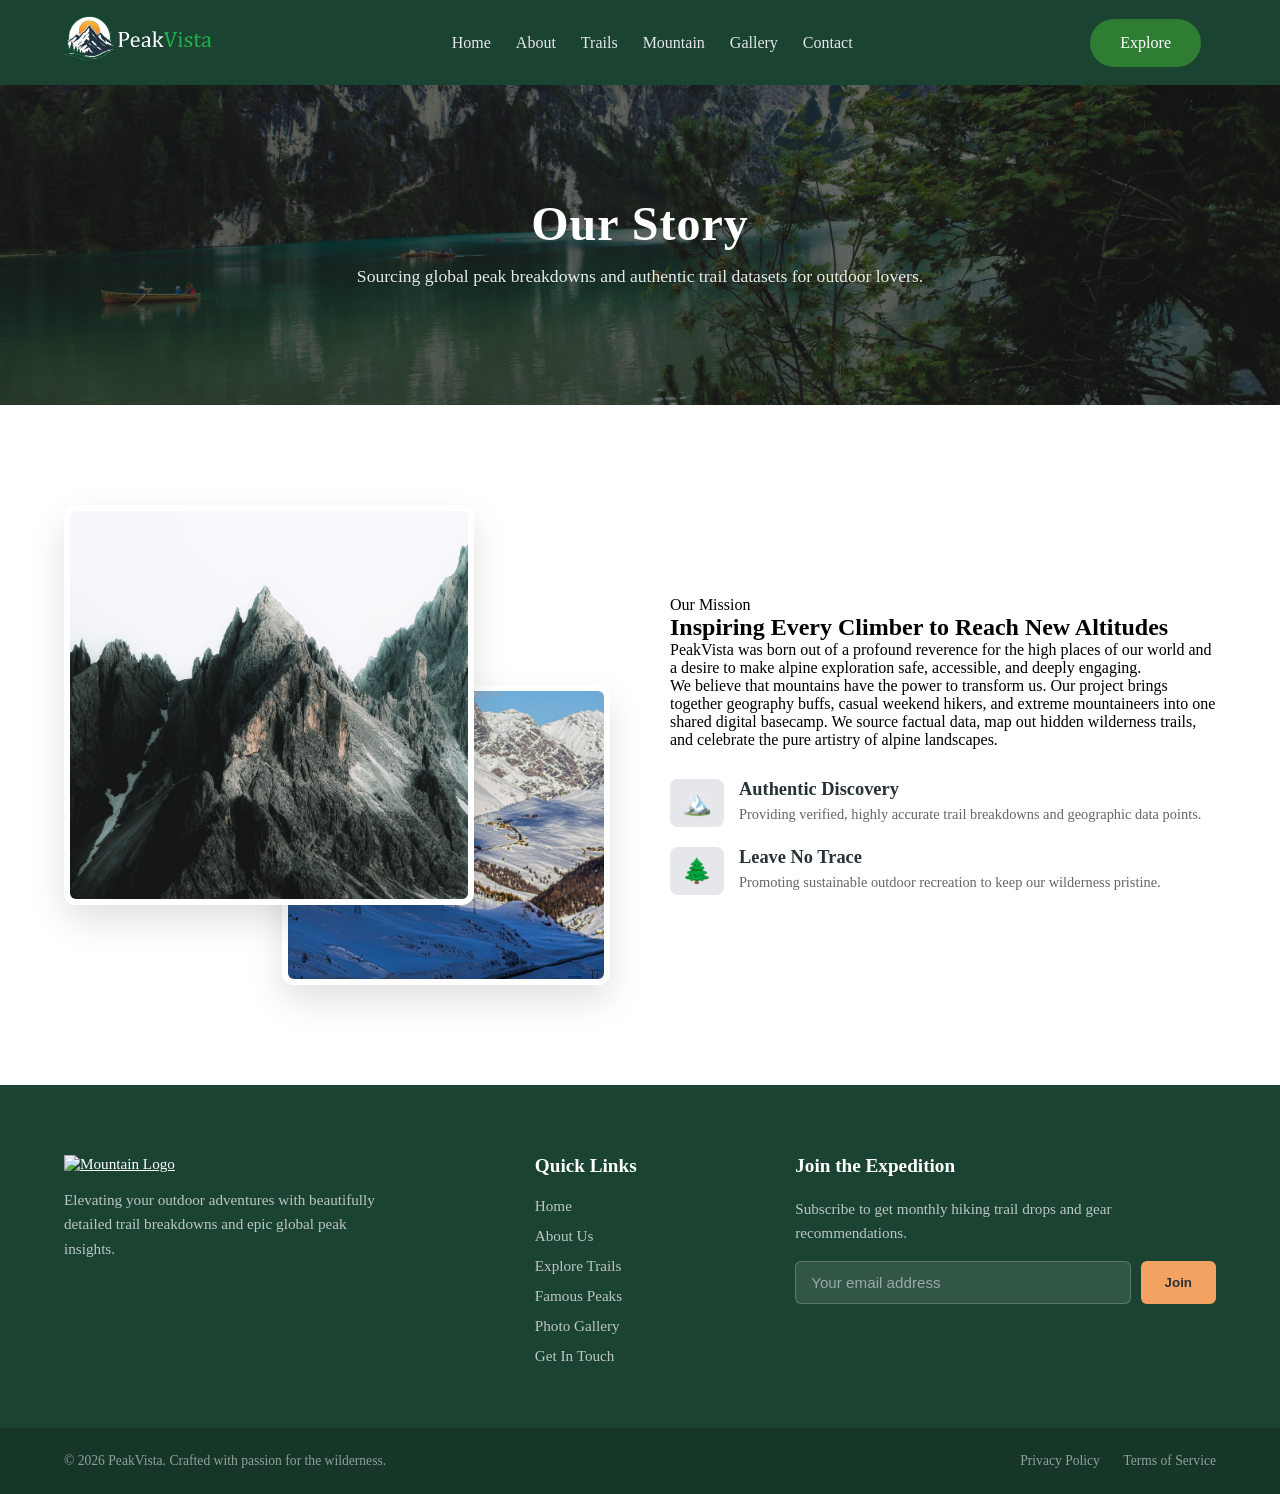
==== commit 04f44da8: "Update about.html" ====
--- a/about.html
+++ b/about.html
@@ -14,7 +14,7 @@
             <nav>
                 <!-- Logo -->
                 <a href="index.html" class="logo">
-                    <img src="images/logo.png" alt="Mountain Logo">
+                    <img src="IMAGES/logo.png" alt="Mountain Logo">
                 </a>
 
                 <!-- Navigation Links (Updated target paths to real files) -->
